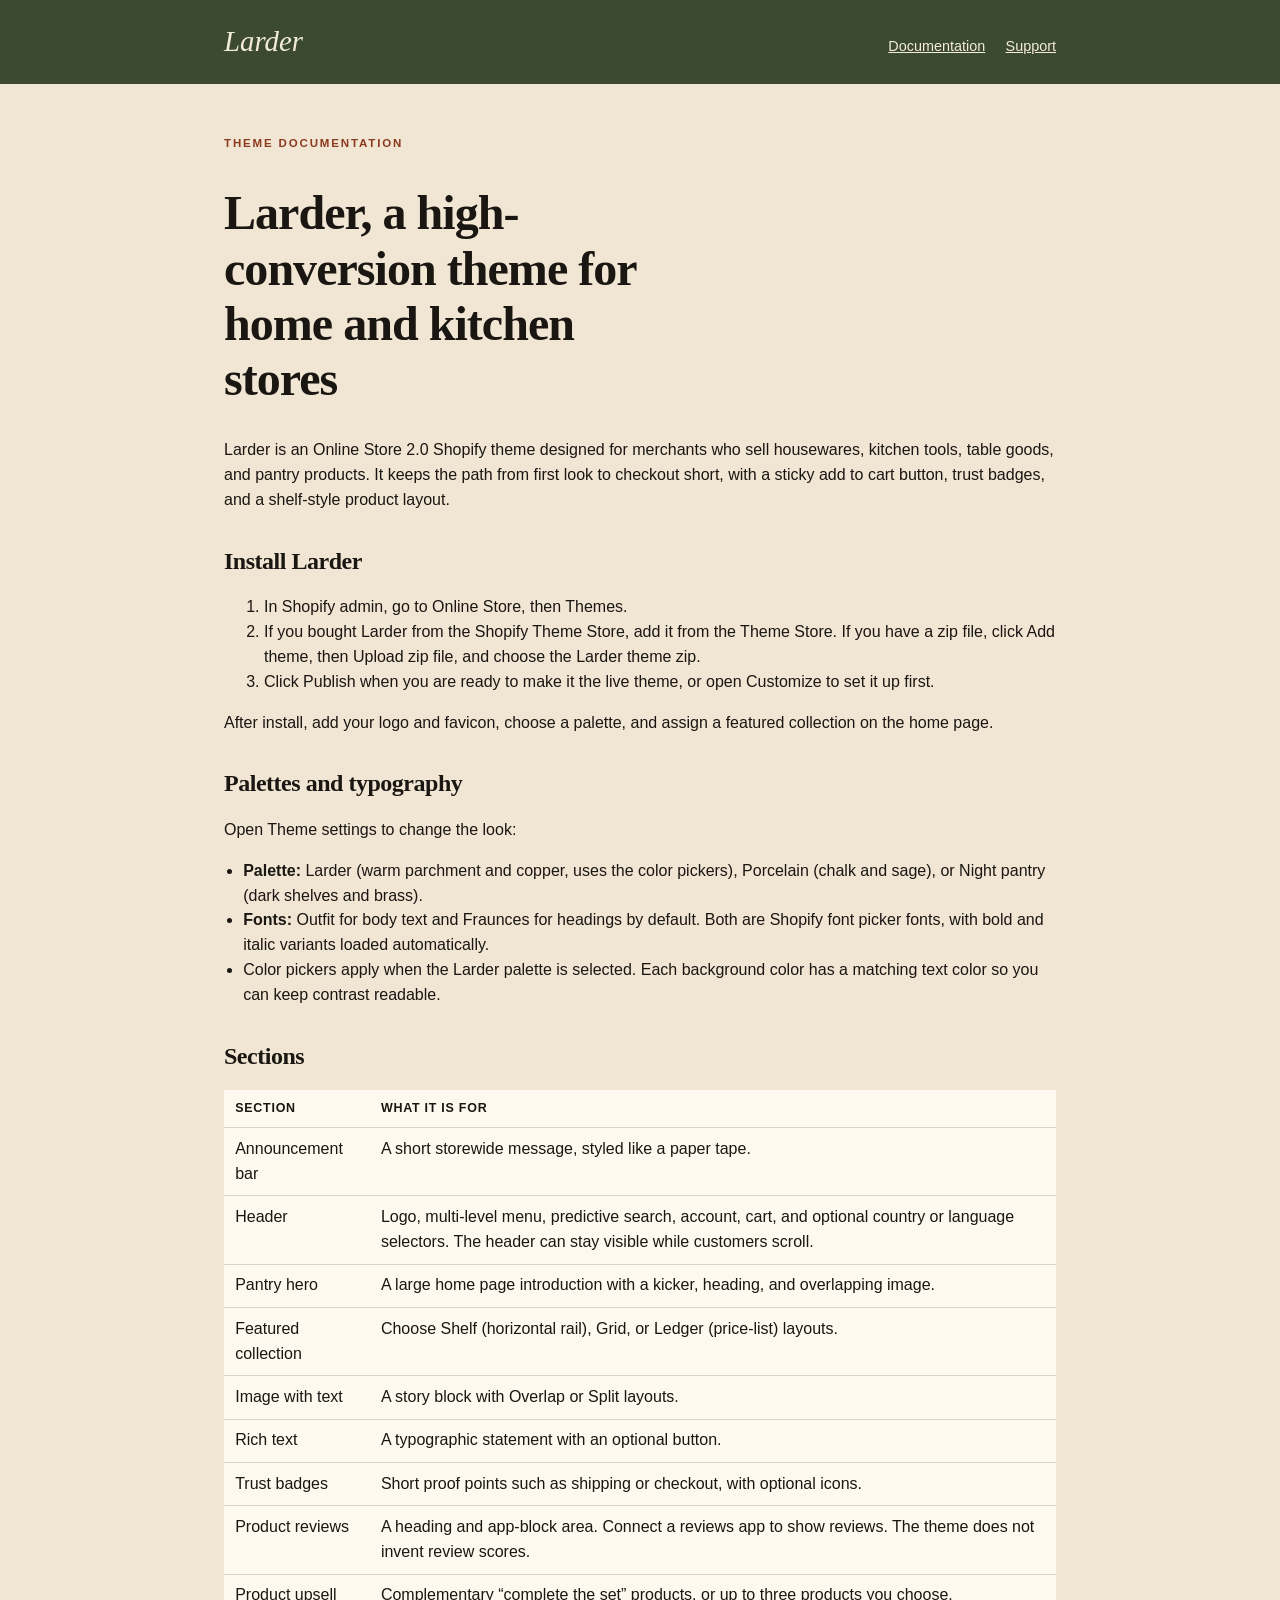
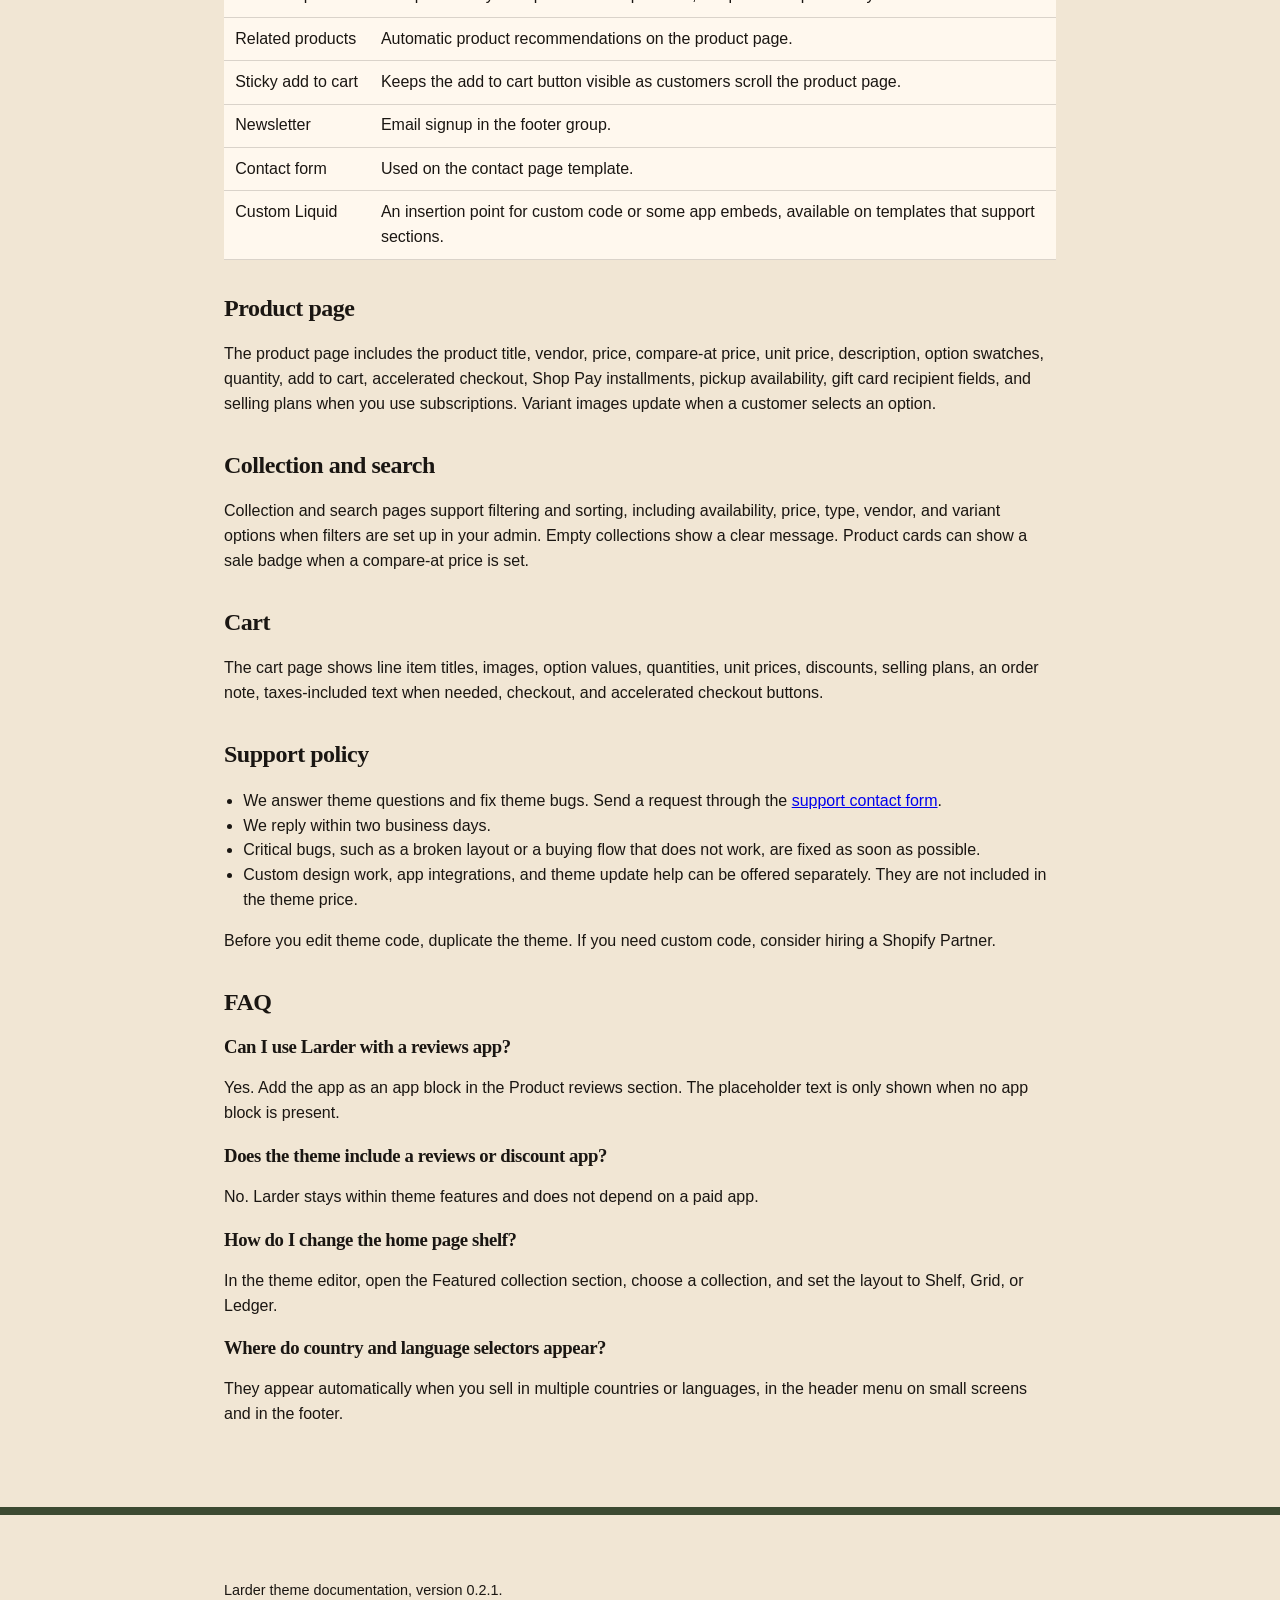
==== index.html @ 53464ea8 "Add files via upload" ====
<!doctype html>
<html lang="en">
<head>
  <meta charset="utf-8">
  <meta name="viewport" content="width=device-width, initial-scale=1">
  <title>Larder theme documentation</title>
  <meta name="description" content="Documentation for Larder, a Shopify theme for home and kitchen stores. Installation, sections, product pages, and support policy.">
  <link rel="stylesheet" href="docs.css">
</head>
<body>
  <header class="site">
    <div class="wrap">
      <a class="wordmark" href="index.html">Larder</a>
      <nav>
        <a href="index.html">Documentation</a>
        <a href="support.html">Support</a>
      </nav>
    </div>
  </header>
  <main class="wrap">
    <p class="kicker">Theme documentation</p>
    <h1>Larder, a high-conversion theme for home and kitchen stores</h1>
    <p>Larder is an Online Store 2.0 Shopify theme designed for merchants who sell housewares, kitchen tools, table goods, and pantry products. It keeps the path from first look to checkout short, with a sticky add to cart button, trust badges, and a shelf-style product layout.</p>

    <h2>Install Larder</h2>
    <ol>
      <li>In Shopify admin, go to Online Store, then Themes.</li>
      <li>If you bought Larder from the Shopify Theme Store, add it from the Theme Store. If you have a zip file, click Add theme, then Upload zip file, and choose the Larder theme zip.</li>
      <li>Click Publish when you are ready to make it the live theme, or open Customize to set it up first.</li>
    </ol>
    <p>After install, add your logo and favicon, choose a palette, and assign a featured collection on the home page.</p>

    <h2>Palettes and typography</h2>
    <p>Open Theme settings to change the look:</p>
    <ul class="plain">
      <li><strong>Palette:</strong> Larder (warm parchment and copper, uses the color pickers), Porcelain (chalk and sage), or Night pantry (dark shelves and brass).</li>
      <li><strong>Fonts:</strong> Outfit for body text and Fraunces for headings by default. Both are Shopify font picker fonts, with bold and italic variants loaded automatically.</li>
      <li>Color pickers apply when the Larder palette is selected. Each background color has a matching text color so you can keep contrast readable.</li>
    </ul>

    <h2>Sections</h2>
    <table>
      <thead><tr><th>Section</th><th>What it is for</th></tr></thead>
      <tbody>
        <tr><td>Announcement bar</td><td>A short storewide message, styled like a paper tape.</td></tr>
        <tr><td>Header</td><td>Logo, multi-level menu, predictive search, account, cart, and optional country or language selectors. The header can stay visible while customers scroll.</td></tr>
        <tr><td>Pantry hero</td><td>A large home page introduction with a kicker, heading, and overlapping image.</td></tr>
        <tr><td>Featured collection</td><td>Choose Shelf (horizontal rail), Grid, or Ledger (price-list) layouts.</td></tr>
        <tr><td>Image with text</td><td>A story block with Overlap or Split layouts.</td></tr>
        <tr><td>Rich text</td><td>A typographic statement with an optional button.</td></tr>
        <tr><td>Trust badges</td><td>Short proof points such as shipping or checkout, with optional icons.</td></tr>
        <tr><td>Product reviews</td><td>A heading and app-block area. Connect a reviews app to show reviews. The theme does not invent review scores.</td></tr>
        <tr><td>Product upsell</td><td>Complementary “complete the set” products, or up to three products you choose.</td></tr>
        <tr><td>Related products</td><td>Automatic product recommendations on the product page.</td></tr>
        <tr><td>Sticky add to cart</td><td>Keeps the add to cart button visible as customers scroll the product page.</td></tr>
        <tr><td>Newsletter</td><td>Email signup in the footer group.</td></tr>
        <tr><td>Contact form</td><td>Used on the contact page template.</td></tr>
        <tr><td>Custom Liquid</td><td>An insertion point for custom code or some app embeds, available on templates that support sections.</td></tr>
      </tbody>
    </table>

    <h2>Product page</h2>
    <p>The product page includes the product title, vendor, price, compare-at price, unit price, description, option swatches, quantity, add to cart, accelerated checkout, Shop Pay installments, pickup availability, gift card recipient fields, and selling plans when you use subscriptions. Variant images update when a customer selects an option.</p>

    <h2>Collection and search</h2>
    <p>Collection and search pages support filtering and sorting, including availability, price, type, vendor, and variant options when filters are set up in your admin. Empty collections show a clear message. Product cards can show a sale badge when a compare-at price is set.</p>

    <h2>Cart</h2>
    <p>The cart page shows line item titles, images, option values, quantities, unit prices, discounts, selling plans, an order note, taxes-included text when needed, checkout, and accelerated checkout buttons.</p>

    <h2>Support policy</h2>
    <ul class="plain">
      <li>We answer theme questions and fix theme bugs. Send a request through the <a href="support.html">support contact form</a>.</li>
      <li>We reply within two business days.</li>
      <li>Critical bugs, such as a broken layout or a buying flow that does not work, are fixed as soon as possible.</li>
      <li>Custom design work, app integrations, and theme update help can be offered separately. They are not included in the theme price.</li>
    </ul>
    <p>Before you edit theme code, duplicate the theme. If you need custom code, consider hiring a Shopify Partner.</p>

    <h2>FAQ</h2>
    <h3>Can I use Larder with a reviews app?</h3>
    <p>Yes. Add the app as an app block in the Product reviews section. The placeholder text is only shown when no app block is present.</p>
    <h3>Does the theme include a reviews or discount app?</h3>
    <p>No. Larder stays within theme features and does not depend on a paid app.</p>
    <h3>How do I change the home page shelf?</h3>
    <p>In the theme editor, open the Featured collection section, choose a collection, and set the layout to Shelf, Grid, or Ledger.</p>
    <h3>Where do country and language selectors appear?</h3>
    <p>They appear automatically when you sell in multiple countries or languages, in the header menu on small screens and in the footer.</p>
  </main>
  <footer class="site"><div class="wrap">Larder theme documentation, version 0.2.1.</div></footer>
</body>
</html>
---- docs.css ----
:root {
  --bg: #F1E6D4;
  --ink: #1A1612;
  --surface: #FFF8EE;
  --accent: #8B3A1E;
  --accent-text: #FFF8EE;
  --shelf: #3C4A32;
  --shelf-text: #F3EBDD;
  --rule: rgba(26, 22, 18, 0.16);
  --font: "Georgia", "Times New Roman", serif;
  --sans: "Helvetica Neue", Helvetica, Arial, sans-serif;
}
* { box-sizing: border-box; }
html { scroll-behavior: smooth; }
body {
  margin: 0;
  background: var(--bg);
  color: var(--ink);
  font-family: var(--sans);
  line-height: 1.55;
}
.wrap { width: min(52rem, calc(100% - 2.5rem)); margin: 0 auto; padding: 2.5rem 0 4rem; }
header.site {
  background: var(--shelf);
  color: var(--shelf-text);
  padding: 1rem 0 1.25rem;
}
header.site .wrap {
  display: flex;
  justify-content: space-between;
  gap: 1rem;
  align-items: baseline;
  padding-bottom: 0;
  padding-top: 0.2rem;
}
.wordmark { font-family: var(--font); font-size: 1.8rem; font-style: italic; text-decoration: none; color: inherit; }
nav a { color: inherit; margin-left: 1rem; font-size: 0.9rem; }
h1, h2, h3 { font-family: var(--font); letter-spacing: -0.02em; line-height: 1.15; }
h1 { font-size: clamp(2rem, 5vw, 3rem); max-width: 18ch; }
h2 { margin-top: 2.2rem; }
.kicker { font-size: 0.72rem; letter-spacing: 0.16em; text-transform: uppercase; font-weight: 700; color: var(--accent); }
.card { background: var(--surface); padding: 1.25rem 1.2rem; border: 1px solid var(--rule); margin: 1rem 0; }
label { display: block; font-weight: 600; margin: 0.9rem 0 0.3rem; }
input, select, textarea {
  width: 100%;
  min-height: 2.75rem;
  padding: 0.55rem 0.7rem;
  border: 1px solid var(--rule);
  background: var(--surface);
  font: inherit;
  color: inherit;
}
textarea { min-height: 8rem; }
button, .btn {
  display: inline-flex;
  align-items: center;
  justify-content: center;
  min-height: 2.75rem;
  padding: 0.6rem 1.1rem;
  background: var(--accent);
  color: var(--accent-text);
  border: 0;
  font: inherit;
  font-weight: 700;
  letter-spacing: 0.04em;
  text-transform: uppercase;
  font-size: 0.8rem;
  text-decoration: none;
  cursor: pointer;
}
ul.plain { padding-left: 1.2rem; }
code, .mono { font-family: ui-monospace, SFMono-Regular, Menlo, monospace; font-size: 0.9em; }
table { width: 100%; border-collapse: collapse; background: var(--surface); }
th, td { text-align: left; padding: 0.55rem 0.7rem; border-bottom: 1px solid var(--rule); vertical-align: top; }
th { font-size: 0.78rem; letter-spacing: 0.06em; text-transform: uppercase; }
.muted { opacity: 0.8; }
.ohnohoney {
  position: absolute;
  left: -10000px;
  top: auto;
  width: 1px;
  height: 1px;
  overflow: hidden;
}
footer.site { border-top: 8px solid var(--shelf); padding: 1.5rem 0 2rem; font-size: 0.9rem; }
@media (max-width: 700px) {
  header.site .wrap { flex-direction: column; }
  nav a { margin-left: 0; margin-right: 1rem; }
}
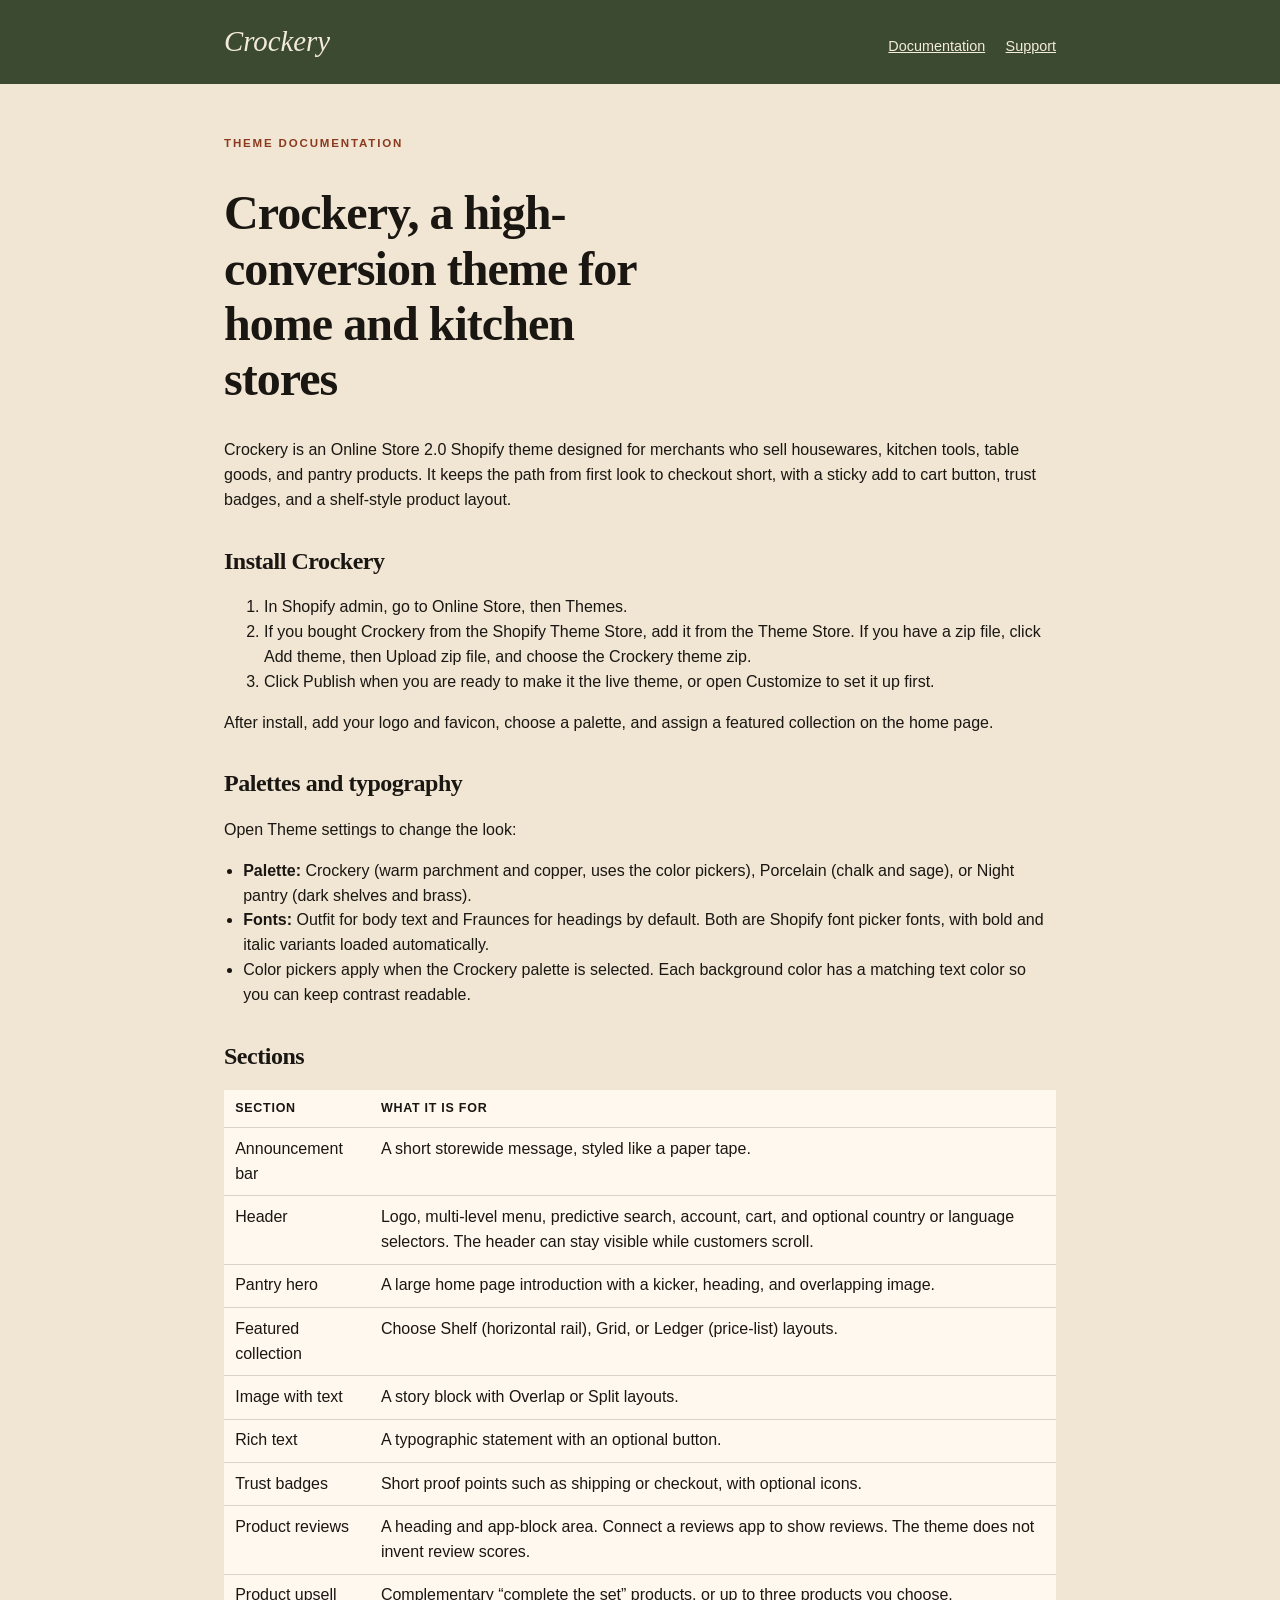
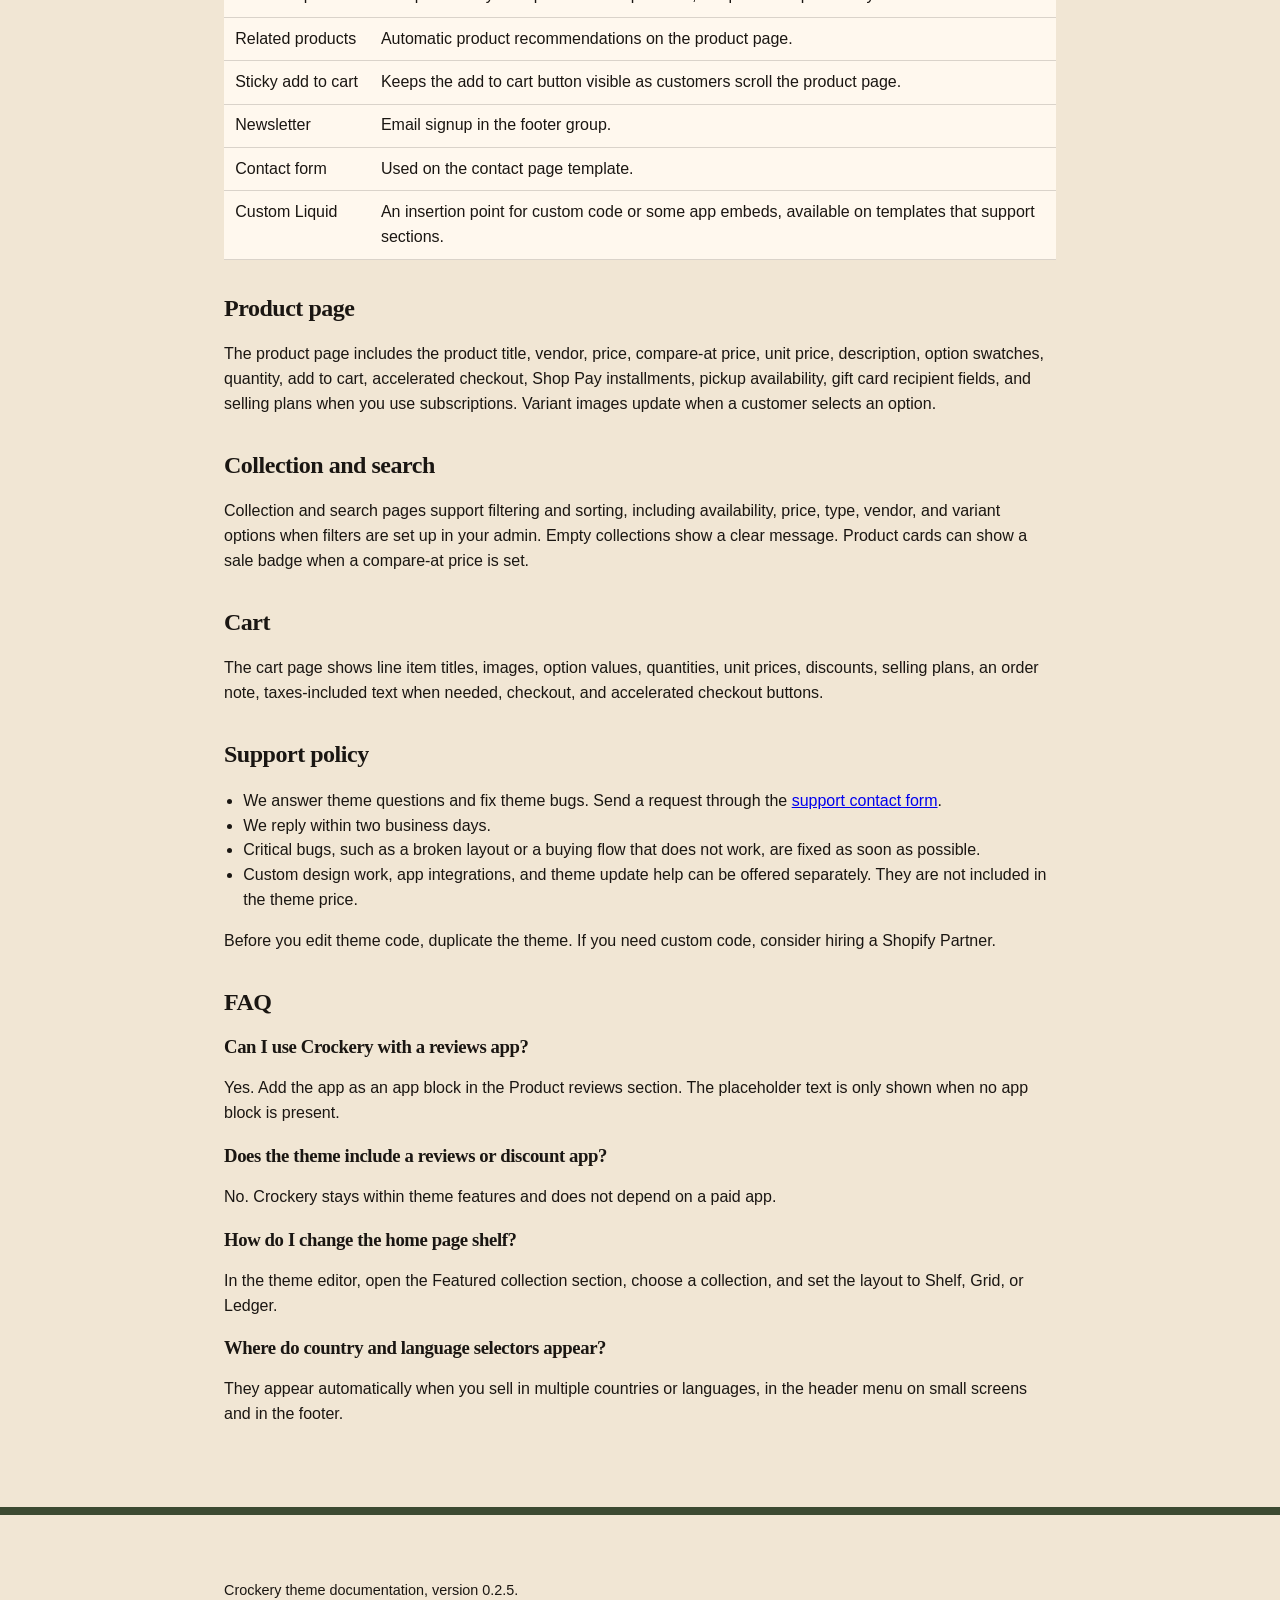
==== commit 0849cbbf: "Rename theme to Crockery 0.2.5" ====
--- a/index.html
+++ b/index.html
@@ -3,14 +3,14 @@
 <head>
   <meta charset="utf-8">
   <meta name="viewport" content="width=device-width, initial-scale=1">
-  <title>Larder theme documentation</title>
-  <meta name="description" content="Documentation for Larder, a Shopify theme for home and kitchen stores. Installation, sections, product pages, and support policy.">
+  <title>Crockery theme documentation</title>
+  <meta name="description" content="Documentation for Crockery, a Shopify theme for home and kitchen stores. Installation, sections, product pages, and support policy.">
   <link rel="stylesheet" href="docs.css">
 </head>
 <body>
   <header class="site">
     <div class="wrap">
-      <a class="wordmark" href="index.html">Larder</a>
+      <a class="wordmark" href="index.html">Crockery</a>
       <nav>
         <a href="index.html">Documentation</a>
         <a href="support.html">Support</a>
@@ -19,13 +19,13 @@
   </header>
   <main class="wrap">
     <p class="kicker">Theme documentation</p>
-    <h1>Larder, a high-conversion theme for home and kitchen stores</h1>
-    <p>Larder is an Online Store 2.0 Shopify theme designed for merchants who sell housewares, kitchen tools, table goods, and pantry products. It keeps the path from first look to checkout short, with a sticky add to cart button, trust badges, and a shelf-style product layout.</p>
+    <h1>Crockery, a high-conversion theme for home and kitchen stores</h1>
+    <p>Crockery is an Online Store 2.0 Shopify theme designed for merchants who sell housewares, kitchen tools, table goods, and pantry products. It keeps the path from first look to checkout short, with a sticky add to cart button, trust badges, and a shelf-style product layout.</p>
 
-    <h2>Install Larder</h2>
+    <h2>Install Crockery</h2>
     <ol>
       <li>In Shopify admin, go to Online Store, then Themes.</li>
-      <li>If you bought Larder from the Shopify Theme Store, add it from the Theme Store. If you have a zip file, click Add theme, then Upload zip file, and choose the Larder theme zip.</li>
+      <li>If you bought Crockery from the Shopify Theme Store, add it from the Theme Store. If you have a zip file, click Add theme, then Upload zip file, and choose the Crockery theme zip.</li>
       <li>Click Publish when you are ready to make it the live theme, or open Customize to set it up first.</li>
     </ol>
     <p>After install, add your logo and favicon, choose a palette, and assign a featured collection on the home page.</p>
@@ -33,9 +33,9 @@
     <h2>Palettes and typography</h2>
     <p>Open Theme settings to change the look:</p>
     <ul class="plain">
-      <li><strong>Palette:</strong> Larder (warm parchment and copper, uses the color pickers), Porcelain (chalk and sage), or Night pantry (dark shelves and brass).</li>
+      <li><strong>Palette:</strong> Crockery (warm parchment and copper, uses the color pickers), Porcelain (chalk and sage), or Night pantry (dark shelves and brass).</li>
       <li><strong>Fonts:</strong> Outfit for body text and Fraunces for headings by default. Both are Shopify font picker fonts, with bold and italic variants loaded automatically.</li>
-      <li>Color pickers apply when the Larder palette is selected. Each background color has a matching text color so you can keep contrast readable.</li>
+      <li>Color pickers apply when the Crockery palette is selected. Each background color has a matching text color so you can keep contrast readable.</li>
     </ul>
 
     <h2>Sections</h2>
@@ -78,15 +78,15 @@
     <p>Before you edit theme code, duplicate the theme. If you need custom code, consider hiring a Shopify Partner.</p>
 
     <h2>FAQ</h2>
-    <h3>Can I use Larder with a reviews app?</h3>
+    <h3>Can I use Crockery with a reviews app?</h3>
     <p>Yes. Add the app as an app block in the Product reviews section. The placeholder text is only shown when no app block is present.</p>
     <h3>Does the theme include a reviews or discount app?</h3>
-    <p>No. Larder stays within theme features and does not depend on a paid app.</p>
+    <p>No. Crockery stays within theme features and does not depend on a paid app.</p>
     <h3>How do I change the home page shelf?</h3>
     <p>In the theme editor, open the Featured collection section, choose a collection, and set the layout to Shelf, Grid, or Ledger.</p>
     <h3>Where do country and language selectors appear?</h3>
     <p>They appear automatically when you sell in multiple countries or languages, in the header menu on small screens and in the footer.</p>
   </main>
-  <footer class="site"><div class="wrap">Larder theme documentation, version 0.2.1.</div></footer>
+  <footer class="site"><div class="wrap">Crockery theme documentation, version 0.2.5.</div></footer>
 </body>
 </html>
